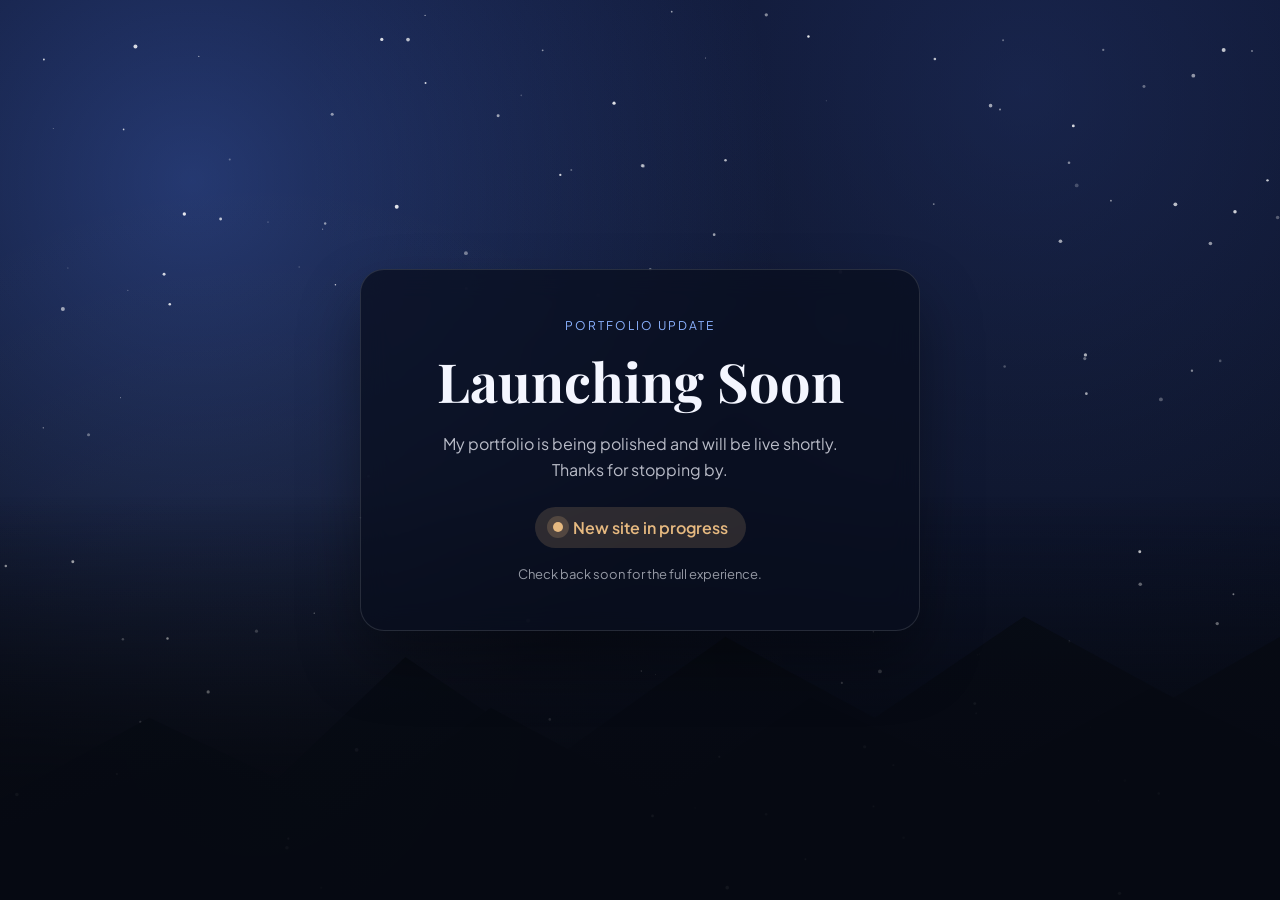
==== indextest.html @ 7b89d353 "first commit" ====
<!DOCTYPE html>
<html lang="en">
<head>
  <meta charset="UTF-8" />
  <meta name="viewport" content="width=device-width, initial-scale=1" />
  <title>Launching Soon</title>
  <link rel="preconnect" href="https://fonts.googleapis.com" />
  <link rel="preconnect" href="https://fonts.gstatic.com" crossorigin />
  <link href="https://fonts.googleapis.com/css2?family=Playfair+Display:wght@600;700&family=Plus+Jakarta+Sans:wght@300;400;600&display=swap" rel="stylesheet" />
  <style>
    :root {
      --ink: #f4f6ff;
      --paper: #0a0f1f;
      --accent: #e6b980;
      --accent-2: #8bb2ff;
    }

    * {
      box-sizing: border-box;
      margin: 0;
      padding: 0;
    }

    body {
      min-height: 100vh;
      font-family: "Plus Jakarta Sans", sans-serif;
      color: var(--ink);
      background: var(--paper);
      overflow: hidden;
      display: grid;
      place-items: center;
    }

    .sky {
      position: fixed;
      inset: 0;
      background:
        radial-gradient(circle at 15% 20%, rgba(86, 132, 255, 0.35), transparent 45%),
        radial-gradient(circle at 80% 10%, rgba(40, 60, 120, 0.45), transparent 55%),
        radial-gradient(circle at 60% 80%, rgba(10, 15, 31, 0.95), transparent 60%),
        linear-gradient(180deg, #0b1128 0%, #0a0f1f 55%, #070a12 100%);
      animation: drift 24s ease-in-out infinite;
      z-index: -3;
    }

    @keyframes drift {
      0% {
        transform: translate3d(0, 0, 0) scale(1);
      }
      50% {
        transform: translate3d(-2%, -1%, 0) scale(1.03);
      }
      100% {
        transform: translate3d(0, 0, 0) scale(1);
      }
    }

    canvas#stars {
      position: fixed;
      inset: 0;
      z-index: -2;
    }

    .mountains {
      position: fixed;
      inset: auto 0 0 0;
      height: 45vh;
      background:
        linear-gradient(180deg, rgba(7, 10, 18, 0) 0%, rgba(7, 10, 18, 0.95) 70%),
        url("data:image/svg+xml;utf8,<svg xmlns='http://www.w3.org/2000/svg' viewBox='0 0 1200 400' preserveAspectRatio='none'><path d='M0,300 L140,220 L260,280 L380,160 L520,260 L680,140 L820,220 L960,120 L1100,200 L1200,140 L1200,400 L0,400 Z' fill='%23080c16'/><path d='M0,330 L180,260 L320,320 L460,210 L620,300 L760,200 L920,280 L1080,190 L1200,250 L1200,400 L0,400 Z' fill='%23060a12'/></svg>");
      background-size: cover;
      background-position: center bottom;
      opacity: 0.95;
      z-index: -1;
    }

    .mist {
      position: fixed;
      inset: 0;
      background: radial-gradient(circle at 20% 80%, rgba(255, 255, 255, 0.06), transparent 45%);
      opacity: 0.6;
      animation: mist 20s ease-in-out infinite;
      z-index: -1;
      pointer-events: none;
    }

    @keyframes mist {
      0% {
        transform: translate3d(0, 0, 0);
      }
      50% {
        transform: translate3d(2%, -1%, 0);
      }
      100% {
        transform: translate3d(0, 0, 0);
      }
    }

    .card {
      background: rgba(9, 14, 30, 0.75);
      border: 1px solid rgba(255, 255, 255, 0.12);
      border-radius: 24px;
      padding: 48px 56px;
      text-align: center;
      backdrop-filter: blur(14px);
      box-shadow: 0 30px 60px rgba(0, 0, 0, 0.35);
      max-width: 560px;
      width: min(90%, 560px);
    }

    .eyebrow {
      text-transform: uppercase;
      letter-spacing: 2px;
      font-size: 12px;
      color: var(--accent-2);
      margin-bottom: 12px;
    }

    h1 {
      font-family: "Playfair Display", serif;
      font-size: clamp(36px, 6vw, 54px);
      margin-bottom: 14px;
    }

    p {
      font-size: 16px;
      color: rgba(244, 246, 255, 0.75);
      margin-bottom: 24px;
      line-height: 1.6;
    }

    .status {
      display: inline-flex;
      align-items: center;
      gap: 10px;
      padding: 10px 18px;
      border-radius: 999px;
      background: rgba(230, 185, 128, 0.16);
      color: var(--accent);
      font-weight: 600;
    }

    .dot {
      width: 10px;
      height: 10px;
      border-radius: 50%;
      background: var(--accent);
      box-shadow: 0 0 0 6px rgba(230, 185, 128, 0.2);
      animation: pulse 2s ease-in-out infinite;
    }

    @keyframes pulse {
      0% {
        transform: scale(0.9);
        opacity: 0.7;
      }
      50% {
        transform: scale(1);
        opacity: 1;
      }
      100% {
        transform: scale(0.9);
        opacity: 0.7;
      }
    }

    .note {
      margin-top: 18px;
      font-size: 13px;
      color: rgba(244, 246, 255, 0.6);
    }
  </style>
</head>
<body>
  <div class="sky" aria-hidden="true"></div>
  <canvas id="stars" aria-hidden="true"></canvas>
  <div class="mist" aria-hidden="true"></div>
  <div class="mountains" aria-hidden="true"></div>

  <main class="card">
    <div class="eyebrow">Portfolio Update</div>
    <h1>Launching Soon</h1>
    <p>
      My portfolio is being polished and will be live shortly. Thanks for stopping by.
    </p>
    <div class="status">
      <span class="dot"></span>
      New site in progress
    </div>
    <div class="note">Check back soon for the full experience.</div>
  </main>

  <script>
    const canvas = document.getElementById("stars");
    const ctx = canvas.getContext("2d");
    const stars = [];
    const starCount = 140;

    const resize = () => {
      canvas.width = window.innerWidth;
      canvas.height = window.innerHeight;
    };

    const initStars = () => {
      stars.length = 0;
      for (let i = 0; i < starCount; i += 1) {
        stars.push({
          x: Math.random() * canvas.width,
          y: Math.random() * canvas.height,
          size: Math.random() * 1.6 + 0.4,
          alpha: Math.random() * 0.7 + 0.2,
          drift: Math.random() * 0.3 + 0.05
        });
      }
    };

    const draw = () => {
      ctx.clearRect(0, 0, canvas.width, canvas.height);
      ctx.fillStyle = "#ffffff";
      stars.forEach((star) => {
        ctx.globalAlpha = star.alpha;
        ctx.beginPath();
        ctx.arc(star.x, star.y, star.size, 0, Math.PI * 2);
        ctx.fill();
        star.x += star.drift * 0.3;
        star.y += star.drift * 0.1;
        if (star.x > canvas.width + 10) star.x = -10;
        if (star.y > canvas.height + 10) star.y = -10;
      });
      requestAnimationFrame(draw);
    };

    window.addEventListener("resize", () => {
      resize();
      initStars();
    });

    resize();
    initStars();
    draw();
  </script>
</body>
</html>
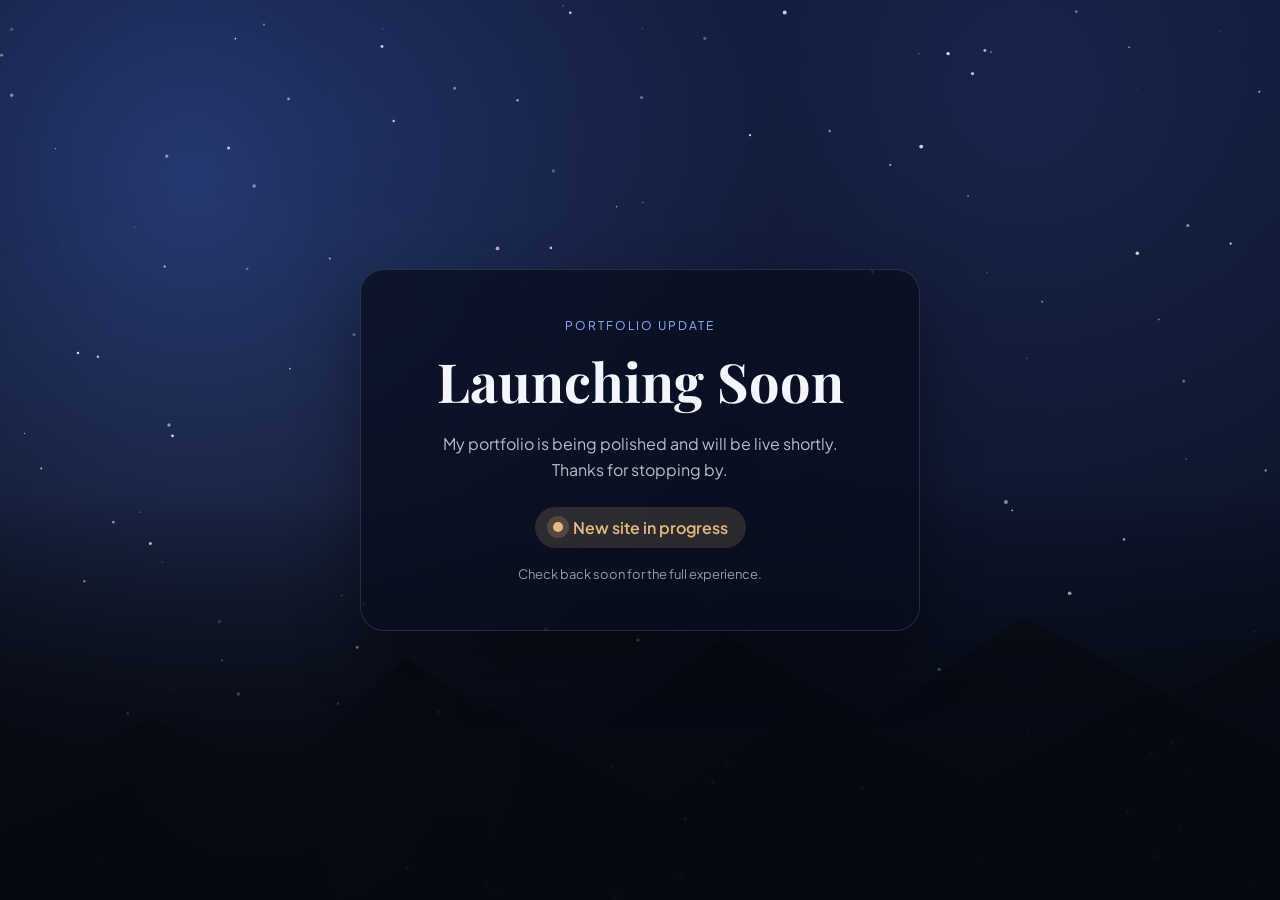
==== commit 3c9fad32: "updated indextest file" ====
--- a/indextest.html
+++ b/indextest.html
@@ -3,7 +3,7 @@
 <head>
   <meta charset="UTF-8" />
   <meta name="viewport" content="width=device-width, initial-scale=1" />
-  <title>Launching Soon</title>
+  <title>Launching Soon !</title>
   <link rel="preconnect" href="https://fonts.googleapis.com" />
   <link rel="preconnect" href="https://fonts.gstatic.com" crossorigin />
   <link href="https://fonts.googleapis.com/css2?family=Playfair+Display:wght@600;700&family=Plus+Jakarta+Sans:wght@300;400;600&display=swap" rel="stylesheet" />
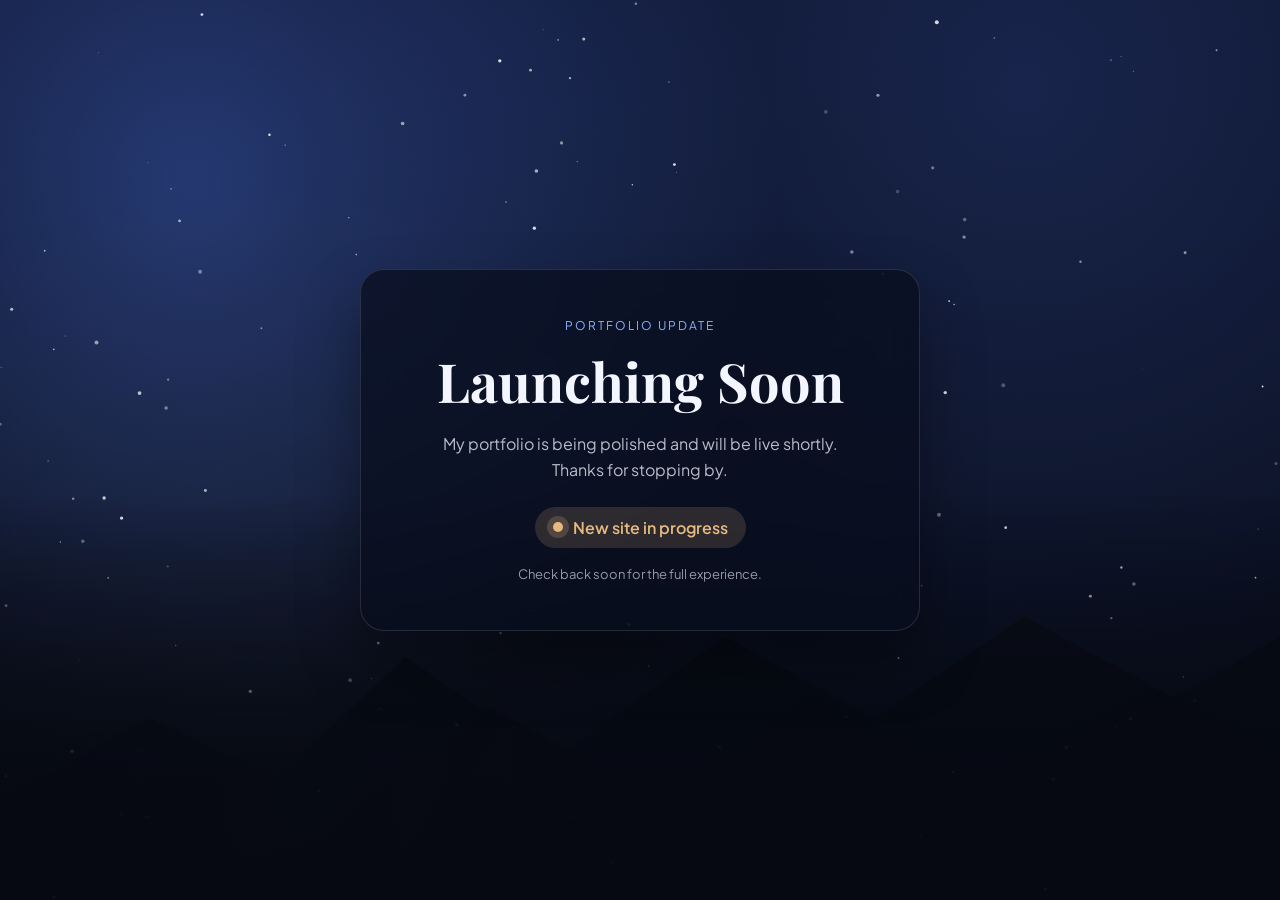
==== commit ac5216b4: "update" ====
--- a/indextest.html
+++ b/indextest.html
@@ -3,7 +3,7 @@
 <head>
   <meta charset="UTF-8" />
   <meta name="viewport" content="width=device-width, initial-scale=1" />
-  <title>Launching Soon !</title>
+  <title>Launching Soon!</title>
   <link rel="preconnect" href="https://fonts.googleapis.com" />
   <link rel="preconnect" href="https://fonts.gstatic.com" crossorigin />
   <link href="https://fonts.googleapis.com/css2?family=Playfair+Display:wght@600;700&family=Plus+Jakarta+Sans:wght@300;400;600&display=swap" rel="stylesheet" />
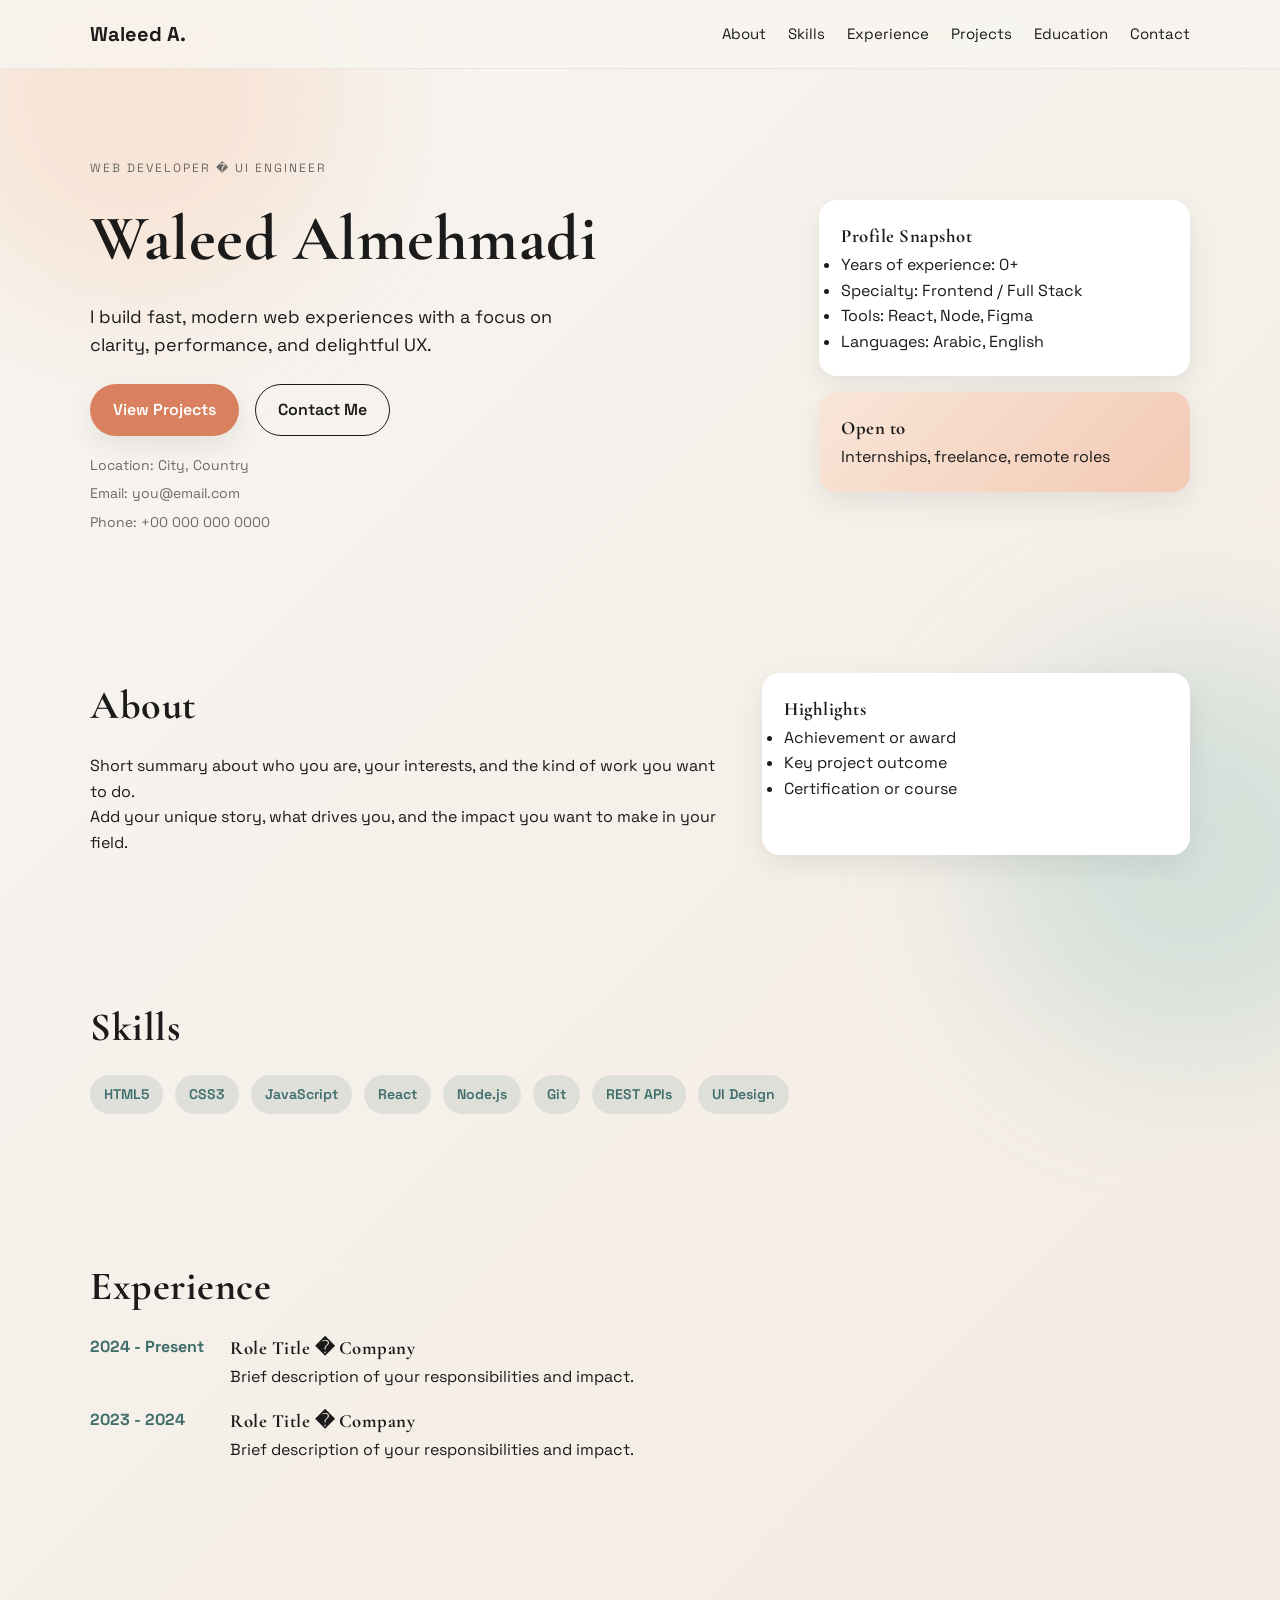
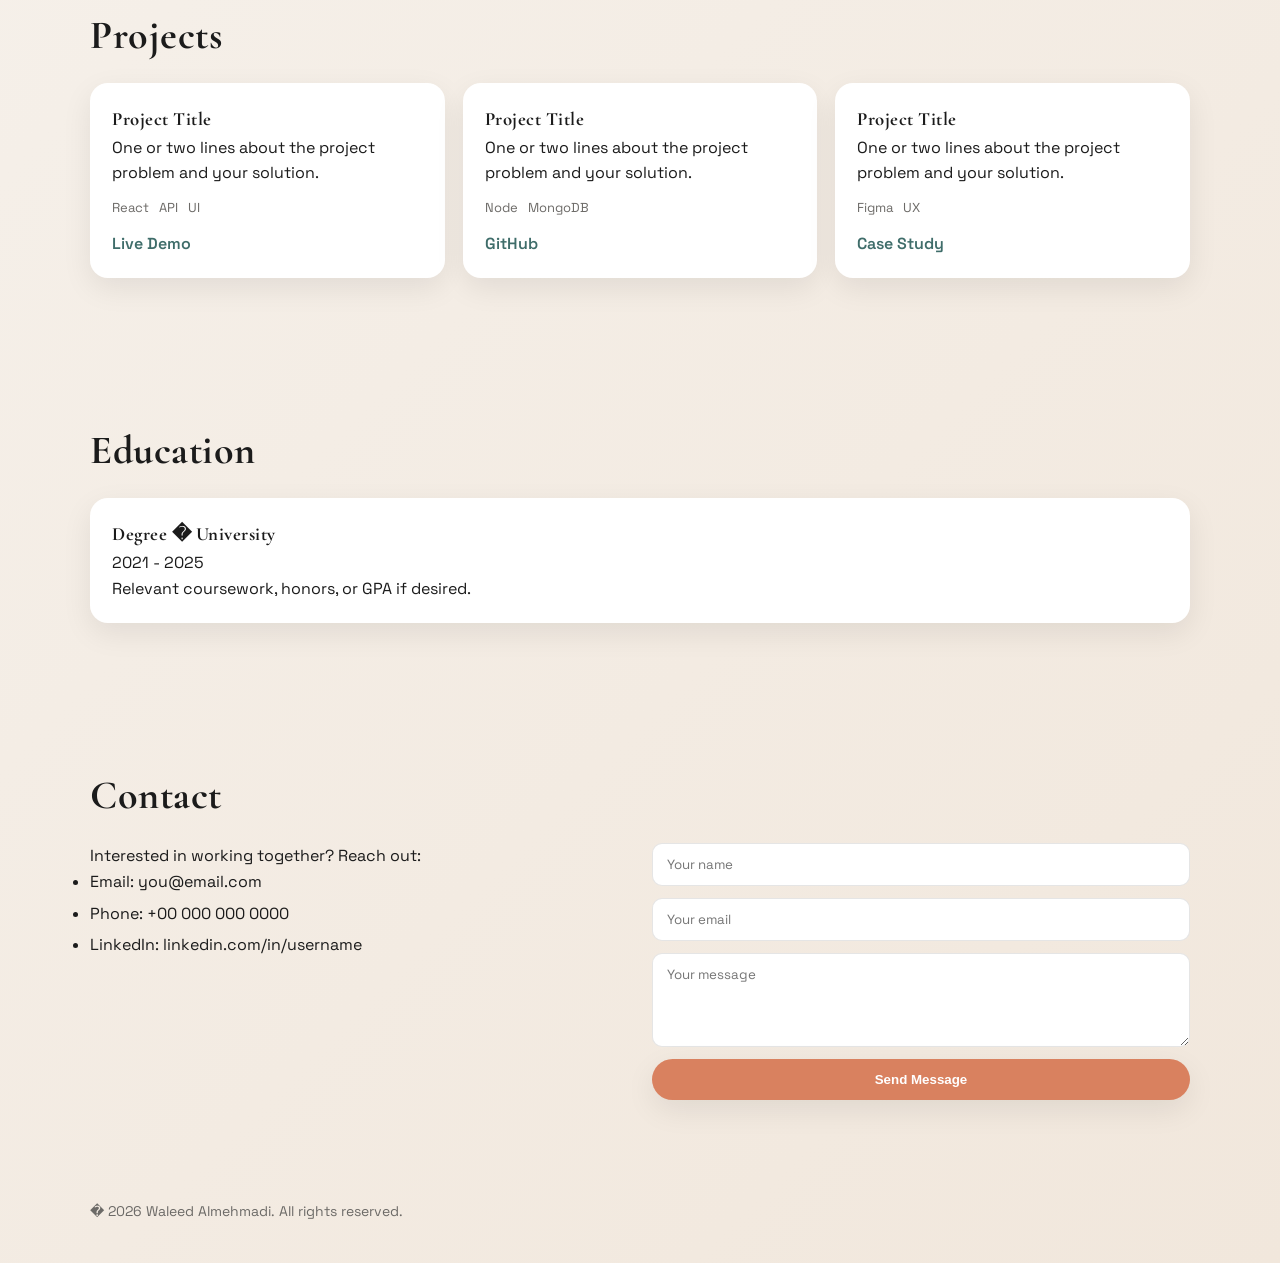
==== commit a560ad40: "Ubdated lunch page" ====
--- a/indextest.html
+++ b/indextest.html
@@ -3,241 +3,208 @@
 <head>
   <meta charset="UTF-8" />
   <meta name="viewport" content="width=device-width, initial-scale=1" />
-  <title>Launching Soon!</title>
+  <title>Waleed Almehmadi | Portfolio</title>
   <link rel="preconnect" href="https://fonts.googleapis.com" />
   <link rel="preconnect" href="https://fonts.gstatic.com" crossorigin />
-  <link href="https://fonts.googleapis.com/css2?family=Playfair+Display:wght@600;700&family=Plus+Jakarta+Sans:wght@300;400;600&display=swap" rel="stylesheet" />
-  <style>
-    :root {
-      --ink: #f4f6ff;
-      --paper: #0a0f1f;
-      --accent: #e6b980;
-      --accent-2: #8bb2ff;
-    }
-
-    * {
-      box-sizing: border-box;
-      margin: 0;
-      padding: 0;
-    }
-
-    body {
-      min-height: 100vh;
-      font-family: "Plus Jakarta Sans", sans-serif;
-      color: var(--ink);
-      background: var(--paper);
-      overflow: hidden;
-      display: grid;
-      place-items: center;
-    }
-
-    .sky {
-      position: fixed;
-      inset: 0;
-      background:
-        radial-gradient(circle at 15% 20%, rgba(86, 132, 255, 0.35), transparent 45%),
-        radial-gradient(circle at 80% 10%, rgba(40, 60, 120, 0.45), transparent 55%),
-        radial-gradient(circle at 60% 80%, rgba(10, 15, 31, 0.95), transparent 60%),
-        linear-gradient(180deg, #0b1128 0%, #0a0f1f 55%, #070a12 100%);
-      animation: drift 24s ease-in-out infinite;
-      z-index: -3;
-    }
-
-    @keyframes drift {
-      0% {
-        transform: translate3d(0, 0, 0) scale(1);
-      }
-      50% {
-        transform: translate3d(-2%, -1%, 0) scale(1.03);
-      }
-      100% {
-        transform: translate3d(0, 0, 0) scale(1);
-      }
-    }
-
-    canvas#stars {
-      position: fixed;
-      inset: 0;
-      z-index: -2;
-    }
-
-    .mountains {
-      position: fixed;
-      inset: auto 0 0 0;
-      height: 45vh;
-      background:
-        linear-gradient(180deg, rgba(7, 10, 18, 0) 0%, rgba(7, 10, 18, 0.95) 70%),
-        url("data:image/svg+xml;utf8,<svg xmlns='http://www.w3.org/2000/svg' viewBox='0 0 1200 400' preserveAspectRatio='none'><path d='M0,300 L140,220 L260,280 L380,160 L520,260 L680,140 L820,220 L960,120 L1100,200 L1200,140 L1200,400 L0,400 Z' fill='%23080c16'/><path d='M0,330 L180,260 L320,320 L460,210 L620,300 L760,200 L920,280 L1080,190 L1200,250 L1200,400 L0,400 Z' fill='%23060a12'/></svg>");
-      background-size: cover;
-      background-position: center bottom;
-      opacity: 0.95;
-      z-index: -1;
-    }
-
-    .mist {
-      position: fixed;
-      inset: 0;
-      background: radial-gradient(circle at 20% 80%, rgba(255, 255, 255, 0.06), transparent 45%);
-      opacity: 0.6;
-      animation: mist 20s ease-in-out infinite;
-      z-index: -1;
-      pointer-events: none;
-    }
-
-    @keyframes mist {
-      0% {
-        transform: translate3d(0, 0, 0);
-      }
-      50% {
-        transform: translate3d(2%, -1%, 0);
-      }
-      100% {
-        transform: translate3d(0, 0, 0);
-      }
-    }
-
-    .card {
-      background: rgba(9, 14, 30, 0.75);
-      border: 1px solid rgba(255, 255, 255, 0.12);
-      border-radius: 24px;
-      padding: 48px 56px;
-      text-align: center;
-      backdrop-filter: blur(14px);
-      box-shadow: 0 30px 60px rgba(0, 0, 0, 0.35);
-      max-width: 560px;
-      width: min(90%, 560px);
-    }
-
-    .eyebrow {
-      text-transform: uppercase;
-      letter-spacing: 2px;
-      font-size: 12px;
-      color: var(--accent-2);
-      margin-bottom: 12px;
-    }
-
-    h1 {
-      font-family: "Playfair Display", serif;
-      font-size: clamp(36px, 6vw, 54px);
-      margin-bottom: 14px;
-    }
-
-    p {
-      font-size: 16px;
-      color: rgba(244, 246, 255, 0.75);
-      margin-bottom: 24px;
-      line-height: 1.6;
-    }
-
-    .status {
-      display: inline-flex;
-      align-items: center;
-      gap: 10px;
-      padding: 10px 18px;
-      border-radius: 999px;
-      background: rgba(230, 185, 128, 0.16);
-      color: var(--accent);
-      font-weight: 600;
-    }
-
-    .dot {
-      width: 10px;
-      height: 10px;
-      border-radius: 50%;
-      background: var(--accent);
-      box-shadow: 0 0 0 6px rgba(230, 185, 128, 0.2);
-      animation: pulse 2s ease-in-out infinite;
-    }
-
-    @keyframes pulse {
-      0% {
-        transform: scale(0.9);
-        opacity: 0.7;
-      }
-      50% {
-        transform: scale(1);
-        opacity: 1;
-      }
-      100% {
-        transform: scale(0.9);
-        opacity: 0.7;
-      }
-    }
-
-    .note {
-      margin-top: 18px;
-      font-size: 13px;
-      color: rgba(244, 246, 255, 0.6);
-    }
-  </style>
+  <link href="https://fonts.googleapis.com/css2?family=Cormorant+Garamond:wght@500;600;700&family=Space+Grotesk:wght@300;400;500;600;700&display=swap" rel="stylesheet" />
+  <link rel="stylesheet" href="style.css" />
 </head>
 <body>
-  <div class="sky" aria-hidden="true"></div>
-  <canvas id="stars" aria-hidden="true"></canvas>
-  <div class="mist" aria-hidden="true"></div>
-  <div class="mountains" aria-hidden="true"></div>
-
-  <main class="card">
-    <div class="eyebrow">Portfolio Update</div>
-    <h1>Launching Soon</h1>
-    <p>
-      My portfolio is being polished and will be live shortly. Thanks for stopping by.
-    </p>
-    <div class="status">
-      <span class="dot"></span>
-      New site in progress
+  <div class="bg-orb orb-a"></div>
+  <div class="bg-orb orb-b"></div>
+
+  <header class="site-header" id="top">
+    <div class="container nav-wrap">
+      <a class="logo" href="#top">Waleed A.</a>
+      <nav class="nav" id="nav">
+        <a href="#about">About</a>
+        <a href="#skills">Skills</a>
+        <a href="#experience">Experience</a>
+        <a href="#projects">Projects</a>
+        <a href="#education">Education</a>
+        <a href="#contact">Contact</a>
+      </nav>
+      <button class="nav-toggle" id="navToggle" aria-label="Toggle navigation">
+        <span></span>
+        <span></span>
+        <span></span>
+      </button>
     </div>
-    <div class="note">Check back soon for the full experience.</div>
+  </header>
+
+  <main>
+    <section class="hero">
+      <div class="container hero-grid">
+        <div class="hero-text">
+          <p class="eyebrow">Web Developer � UI Engineer</p>
+          <h1>Waleed Almehmadi</h1>
+          <p class="lead">
+            I build fast, modern web experiences with a focus on clarity, performance, and delightful UX.
+          </p>
+          <div class="cta-row">
+            <a class="btn primary" href="#projects">View Projects</a>
+            <a class="btn ghost" href="#contact">Contact Me</a>
+          </div>
+          <div class="meta">
+            <span>Location: City, Country</span>
+            <span>Email: you@email.com</span>
+            <span>Phone: +00 000 000 0000</span>
+          </div>
+        </div>
+        <div class="hero-card">
+          <div class="card">
+            <h3>Profile Snapshot</h3>
+            <ul>
+              <li>Years of experience: 0+</li>
+              <li>Specialty: Frontend / Full Stack</li>
+              <li>Tools: React, Node, Figma</li>
+              <li>Languages: Arabic, English</li>
+            </ul>
+          </div>
+          <div class="card accent">
+            <h3>Open to</h3>
+            <p>Internships, freelance, remote roles</p>
+          </div>
+        </div>
+      </div>
+    </section>
+
+    <section class="section" id="about">
+      <div class="container split">
+        <div>
+          <h2>About</h2>
+          <p>
+            Short summary about who you are, your interests, and the kind of work you want to do.
+          </p>
+          <p>
+            Add your unique story, what drives you, and the impact you want to make in your field.
+          </p>
+        </div>
+        <div class="card">
+          <h3>Highlights</h3>
+          <ul>
+            <li>Achievement or award</li>
+            <li>Key project outcome</li>
+            <li>Certification or course</li>
+          </ul>
+        </div>
+      </div>
+    </section>
+
+    <section class="section" id="skills">
+      <div class="container">
+        <h2>Skills</h2>
+        <div class="chip-grid">
+          <span class="chip">HTML5</span>
+          <span class="chip">CSS3</span>
+          <span class="chip">JavaScript</span>
+          <span class="chip">React</span>
+          <span class="chip">Node.js</span>
+          <span class="chip">Git</span>
+          <span class="chip">REST APIs</span>
+          <span class="chip">UI Design</span>
+        </div>
+      </div>
+    </section>
+
+    <section class="section" id="experience">
+      <div class="container">
+        <h2>Experience</h2>
+        <div class="timeline">
+          <div class="timeline-item">
+            <div class="time">2024 - Present</div>
+            <div class="content">
+              <h3>Role Title � Company</h3>
+              <p>Brief description of your responsibilities and impact.</p>
+            </div>
+          </div>
+          <div class="timeline-item">
+            <div class="time">2023 - 2024</div>
+            <div class="content">
+              <h3>Role Title � Company</h3>
+              <p>Brief description of your responsibilities and impact.</p>
+            </div>
+          </div>
+        </div>
+      </div>
+    </section>
+
+    <section class="section" id="projects">
+      <div class="container">
+        <h2>Projects</h2>
+        <div class="project-grid">
+          <article class="card project">
+            <h3>Project Title</h3>
+            <p>One or two lines about the project problem and your solution.</p>
+            <div class="tags">
+              <span>React</span>
+              <span>API</span>
+              <span>UI</span>
+            </div>
+            <a class="link" href="#">Live Demo</a>
+          </article>
+          <article class="card project">
+            <h3>Project Title</h3>
+            <p>One or two lines about the project problem and your solution.</p>
+            <div class="tags">
+              <span>Node</span>
+              <span>MongoDB</span>
+            </div>
+            <a class="link" href="#">GitHub</a>
+          </article>
+          <article class="card project">
+            <h3>Project Title</h3>
+            <p>One or two lines about the project problem and your solution.</p>
+            <div class="tags">
+              <span>Figma</span>
+              <span>UX</span>
+            </div>
+            <a class="link" href="#">Case Study</a>
+          </article>
+        </div>
+      </div>
+    </section>
+
+    <section class="section" id="education">
+      <div class="container">
+        <h2>Education</h2>
+        <div class="card">
+          <h3>Degree � University</h3>
+          <p>2021 - 2025</p>
+          <p>Relevant coursework, honors, or GPA if desired.</p>
+        </div>
+      </div>
+    </section>
+
+    <section class="section" id="contact">
+      <div class="container">
+        <h2>Contact</h2>
+        <div class="contact-grid">
+          <div>
+            <p>Interested in working together? Reach out:</p>
+            <ul class="contact-list">
+              <li>Email: you@email.com</li>
+              <li>Phone: +00 000 000 0000</li>
+              <li>LinkedIn: linkedin.com/in/username</li>
+            </ul>
+          </div>
+          <form class="contact-form">
+            <input type="text" placeholder="Your name" />
+            <input type="email" placeholder="Your email" />
+            <textarea rows="4" placeholder="Your message"></textarea>
+            <button class="btn primary" type="button">Send Message</button>
+          </form>
+        </div>
+      </div>
+    </section>
   </main>
 
-  <script>
-    const canvas = document.getElementById("stars");
-    const ctx = canvas.getContext("2d");
-    const stars = [];
-    const starCount = 140;
-
-    const resize = () => {
-      canvas.width = window.innerWidth;
-      canvas.height = window.innerHeight;
-    };
-
-    const initStars = () => {
-      stars.length = 0;
-      for (let i = 0; i < starCount; i += 1) {
-        stars.push({
-          x: Math.random() * canvas.width,
-          y: Math.random() * canvas.height,
-          size: Math.random() * 1.6 + 0.4,
-          alpha: Math.random() * 0.7 + 0.2,
-          drift: Math.random() * 0.3 + 0.05
-        });
-      }
-    };
-
-    const draw = () => {
-      ctx.clearRect(0, 0, canvas.width, canvas.height);
-      ctx.fillStyle = "#ffffff";
-      stars.forEach((star) => {
-        ctx.globalAlpha = star.alpha;
-        ctx.beginPath();
-        ctx.arc(star.x, star.y, star.size, 0, Math.PI * 2);
-        ctx.fill();
-        star.x += star.drift * 0.3;
-        star.y += star.drift * 0.1;
-        if (star.x > canvas.width + 10) star.x = -10;
-        if (star.y > canvas.height + 10) star.y = -10;
-      });
-      requestAnimationFrame(draw);
-    };
-
-    window.addEventListener("resize", () => {
-      resize();
-      initStars();
-    });
-
-    resize();
-    initStars();
-    draw();
-  </script>
+  <footer class="footer">
+    <div class="container">
+      <span>� 2026 Waleed Almehmadi. All rights reserved.</span>
+    </div>
+  </footer>
+
+  <script src="script.js"></script>
 </body>
 </html>
--- a/style.css
+++ b/style.css
@@ -0,0 +1,348 @@
+:root {
+  --ink: #1b1b1b;
+  --paper: #f8f5f1;
+  --accent: #d9815f;
+  --accent-2: #3f6d6a;
+  --muted: #6c6a67;
+  --card: #ffffff;
+  --shadow: 0 10px 30px rgba(0, 0, 0, 0.08);
+}
+
+* {
+  box-sizing: border-box;
+  margin: 0;
+  padding: 0;
+}
+
+body {
+  font-family: "Space Grotesk", sans-serif;
+  color: var(--ink);
+  background: linear-gradient(135deg, #f8f5f1 0%, #f1e7dc 100%);
+  line-height: 1.6;
+  overflow-x: hidden;
+}
+
+h1, h2, h3 {
+  font-family: "Cormorant Garamond", serif;
+  letter-spacing: 0.5px;
+}
+
+a {
+  color: inherit;
+  text-decoration: none;
+}
+
+.container {
+  width: min(1100px, 92%);
+  margin: 0 auto;
+}
+
+.bg-orb {
+  position: fixed;
+  width: 420px;
+  height: 420px;
+  border-radius: 50%;
+  filter: blur(70px);
+  opacity: 0.35;
+  z-index: -1;
+}
+
+.orb-a {
+  background: #f6c7a7;
+  top: -120px;
+  left: -80px;
+}
+
+.orb-b {
+  background: #9fc8c5;
+  bottom: -160px;
+  right: -120px;
+}
+
+.site-header {
+  position: sticky;
+  top: 0;
+  backdrop-filter: blur(10px);
+  background: rgba(248, 245, 241, 0.8);
+  border-bottom: 1px solid rgba(0, 0, 0, 0.05);
+  z-index: 10;
+}
+
+.nav-wrap {
+  display: flex;
+  align-items: center;
+  justify-content: space-between;
+  padding: 18px 0;
+}
+
+.logo {
+  font-weight: 700;
+  font-size: 20px;
+}
+
+.nav {
+  display: flex;
+  gap: 22px;
+  font-size: 15px;
+}
+
+.nav a {
+  position: relative;
+}
+
+.nav a::after {
+  content: "";
+  position: absolute;
+  left: 0;
+  bottom: -6px;
+  width: 0;
+  height: 2px;
+  background: var(--accent);
+  transition: width 0.3s ease;
+}
+
+.nav a:hover::after,
+.nav a.active::after {
+  width: 100%;
+}
+
+.nav-toggle {
+  display: none;
+  flex-direction: column;
+  gap: 5px;
+  background: none;
+  border: none;
+  cursor: pointer;
+}
+
+.nav-toggle span {
+  width: 24px;
+  height: 2px;
+  background: var(--ink);
+}
+
+.hero {
+  padding: 90px 0 70px;
+}
+
+.hero-grid {
+  display: grid;
+  grid-template-columns: 1.3fr 0.7fr;
+  gap: 40px;
+  align-items: center;
+}
+
+.eyebrow {
+  text-transform: uppercase;
+  letter-spacing: 2px;
+  color: var(--muted);
+  font-size: 12px;
+}
+
+.hero h1 {
+  font-size: clamp(38px, 6vw, 64px);
+  margin: 10px 0 12px;
+}
+
+.lead {
+  font-size: 18px;
+  max-width: 520px;
+}
+
+.cta-row {
+  margin: 24px 0 18px;
+  display: flex;
+  gap: 16px;
+  flex-wrap: wrap;
+}
+
+.btn {
+  padding: 12px 22px;
+  border-radius: 999px;
+  font-weight: 600;
+  border: 1px solid transparent;
+  display: inline-flex;
+  align-items: center;
+  justify-content: center;
+  transition: transform 0.2s ease, box-shadow 0.2s ease;
+}
+
+.btn.primary {
+  background: var(--accent);
+  color: white;
+  box-shadow: var(--shadow);
+}
+
+.btn.ghost {
+  border-color: var(--ink);
+  color: var(--ink);
+}
+
+.btn:hover {
+  transform: translateY(-2px);
+}
+
+.meta {
+  display: grid;
+  gap: 6px;
+  color: var(--muted);
+  font-size: 14px;
+}
+
+.hero-card {
+  display: grid;
+  gap: 16px;
+}
+
+.card {
+  background: var(--card);
+  padding: 22px;
+  border-radius: 18px;
+  box-shadow: var(--shadow);
+}
+
+.card.accent {
+  background: linear-gradient(135deg, #f9e6d8 0%, #f3c9b3 100%);
+}
+
+.section {
+  padding: 70px 0;
+}
+
+.section h2 {
+  font-size: clamp(28px, 4vw, 40px);
+  margin-bottom: 16px;
+}
+
+.split {
+  display: grid;
+  grid-template-columns: 1.2fr 0.8fr;
+  gap: 30px;
+}
+
+.chip-grid {
+  display: flex;
+  flex-wrap: wrap;
+  gap: 12px;
+}
+
+.chip {
+  padding: 8px 14px;
+  border-radius: 999px;
+  background: rgba(63, 109, 106, 0.12);
+  color: var(--accent-2);
+  font-weight: 600;
+  font-size: 14px;
+}
+
+.timeline {
+  display: grid;
+  gap: 18px;
+}
+
+.timeline-item {
+  display: grid;
+  grid-template-columns: 120px 1fr;
+  gap: 20px;
+  align-items: start;
+}
+
+.time {
+  font-weight: 700;
+  color: var(--accent-2);
+}
+
+.project-grid {
+  display: grid;
+  grid-template-columns: repeat(auto-fit, minmax(240px, 1fr));
+  gap: 18px;
+}
+
+.tags {
+  display: flex;
+  gap: 10px;
+  flex-wrap: wrap;
+  margin: 12px 0;
+  font-size: 13px;
+  color: var(--muted);
+}
+
+.link {
+  color: var(--accent-2);
+  font-weight: 600;
+}
+
+.contact-grid {
+  display: grid;
+  grid-template-columns: 1fr 1fr;
+  gap: 24px;
+  align-items: start;
+}
+
+.contact-list {
+  display: grid;
+  gap: 6px;
+}
+
+.contact-form {
+  display: grid;
+  gap: 12px;
+}
+
+input, textarea {
+  padding: 12px 14px;
+  border-radius: 10px;
+  border: 1px solid rgba(0, 0, 0, 0.1);
+  font-family: inherit;
+}
+
+.footer {
+  padding: 30px 0 40px;
+  color: var(--muted);
+  font-size: 14px;
+}
+
+.reveal {
+  opacity: 0;
+  transform: translateY(18px);
+  transition: all 0.6s ease;
+}
+
+.reveal.visible {
+  opacity: 1;
+  transform: translateY(0);
+}
+
+@media (max-width: 900px) {
+  .hero-grid,
+  .split,
+  .contact-grid {
+    grid-template-columns: 1fr;
+  }
+
+  .timeline-item {
+    grid-template-columns: 1fr;
+  }
+}
+
+@media (max-width: 760px) {
+  .nav {
+    position: absolute;
+    right: 4%;
+    top: 64px;
+    background: var(--card);
+    box-shadow: var(--shadow);
+    padding: 14px 18px;
+    border-radius: 12px;
+    flex-direction: column;
+    display: none;
+  }
+
+  .nav.open {
+    display: flex;
+  }
+
+  .nav-toggle {
+    display: flex;
+  }
+}
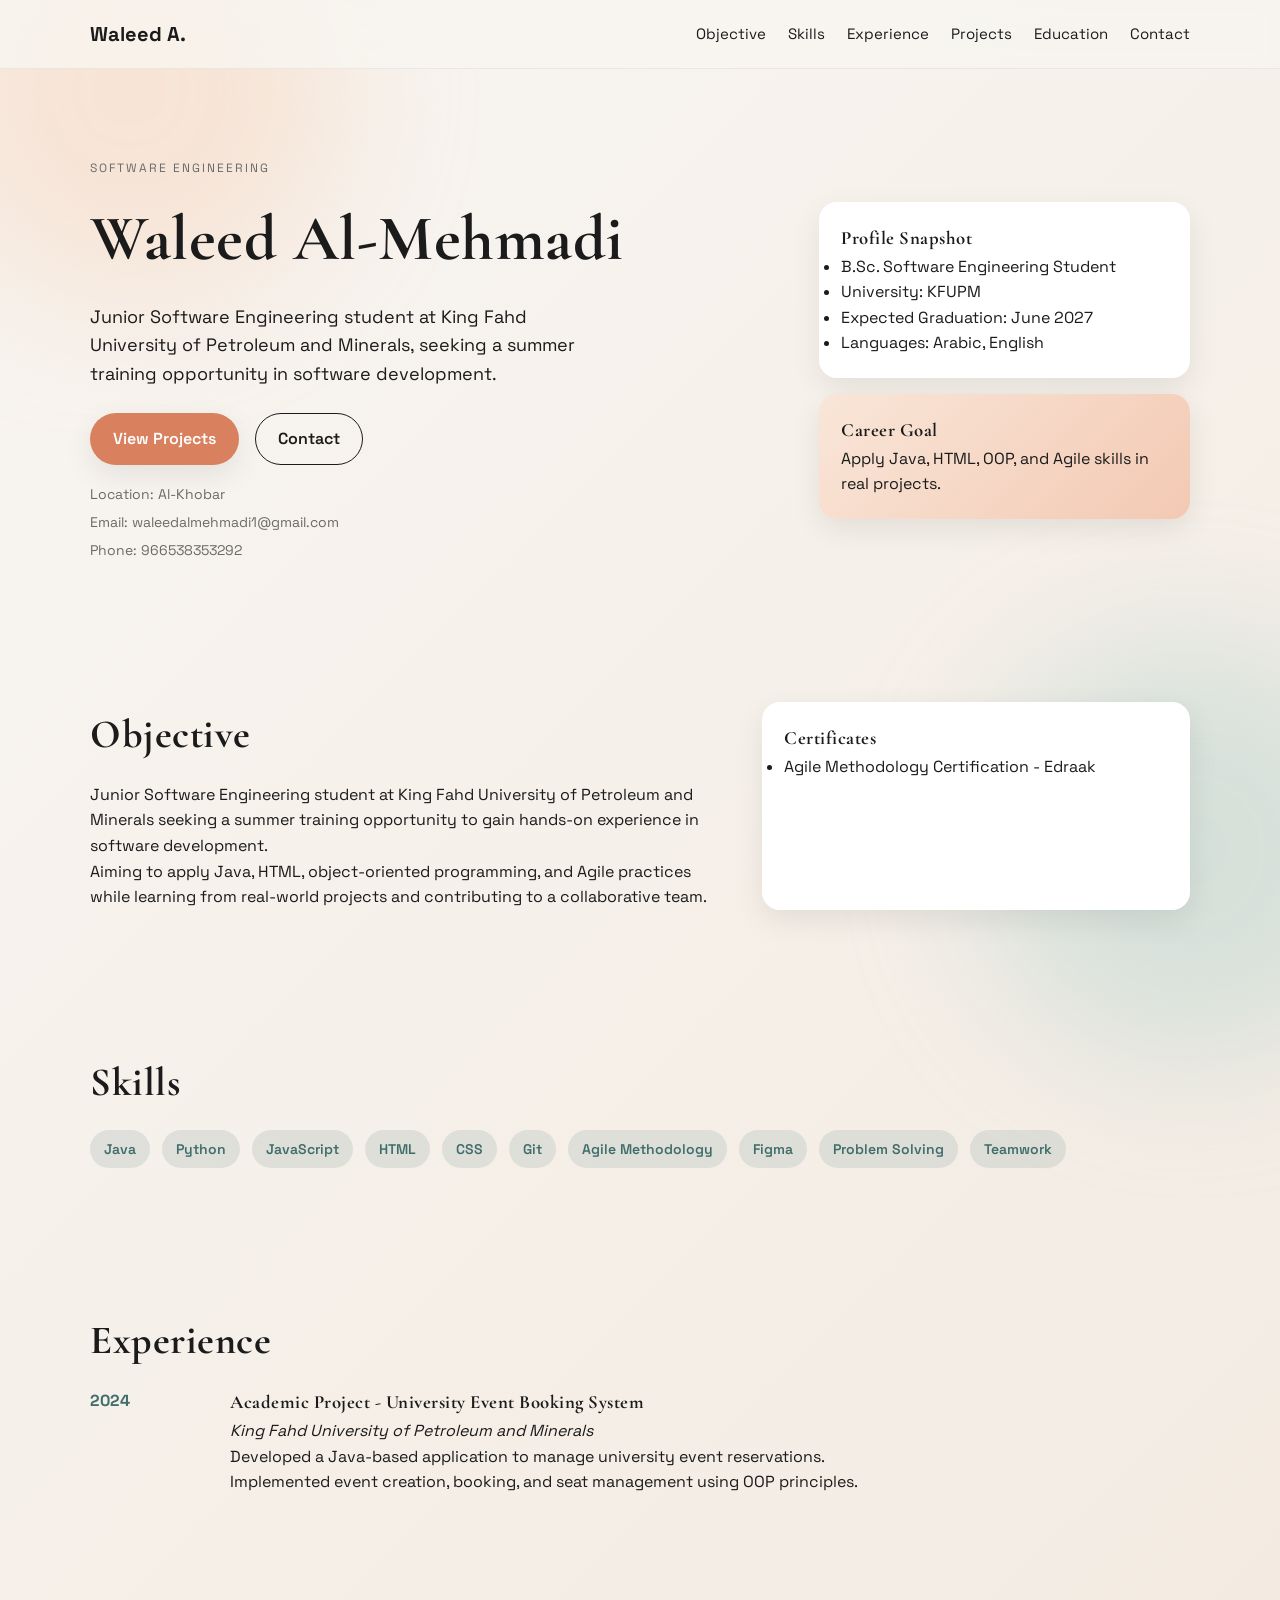
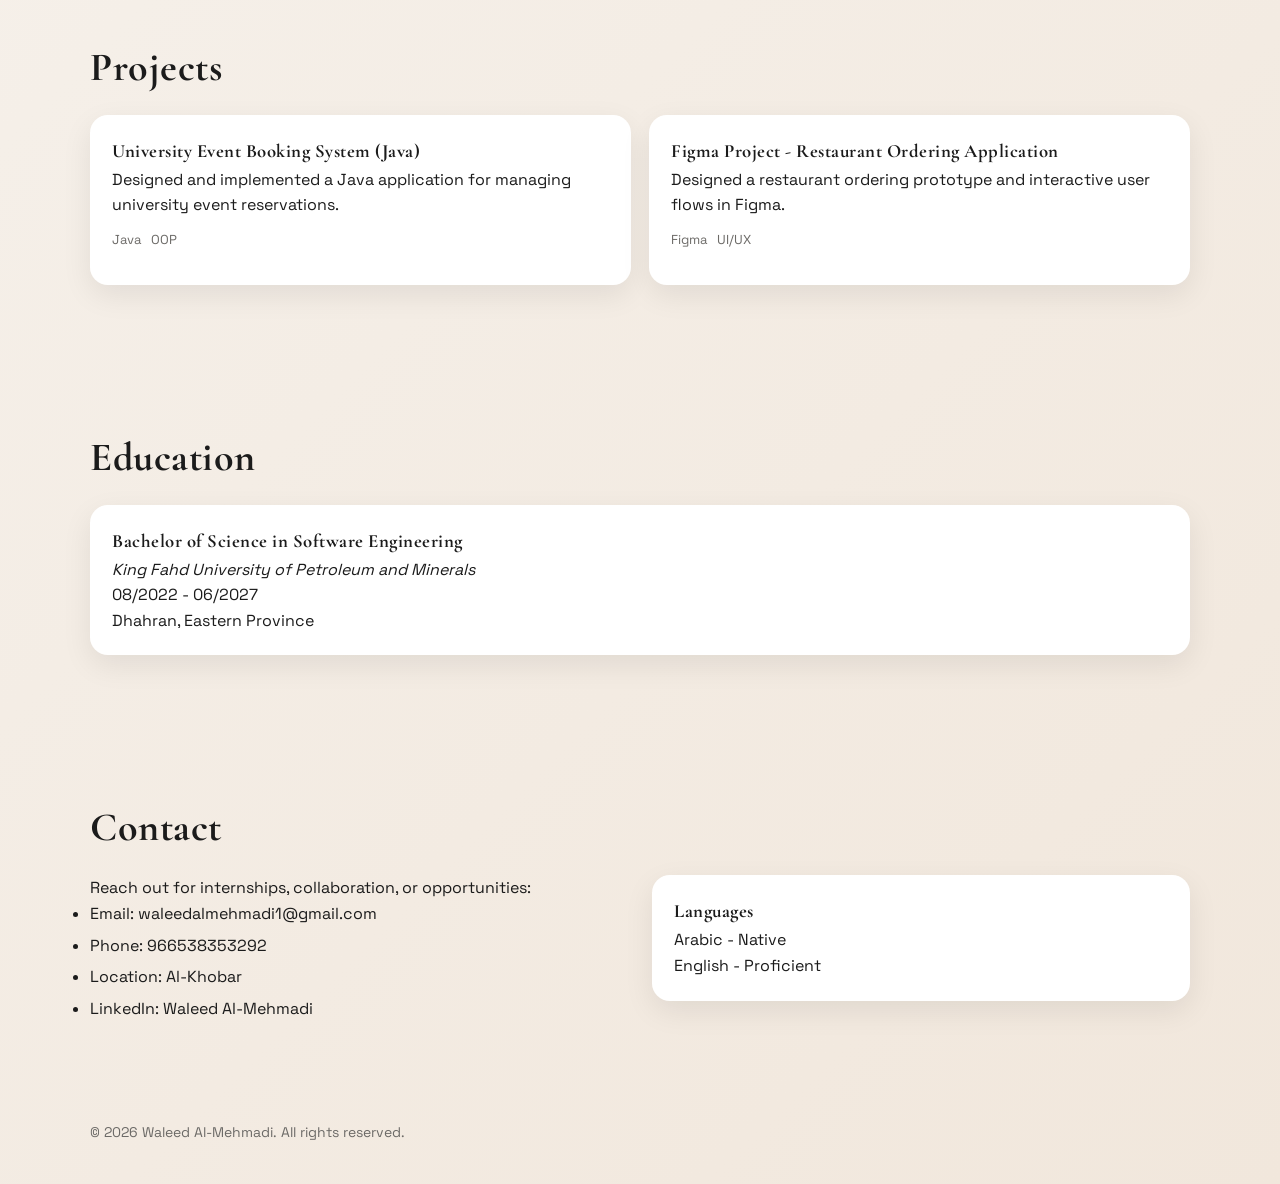
==== commit 64a78d79: "Updated information" ====
--- a/indextest.html
+++ b/indextest.html
@@ -3,7 +3,7 @@
 <head>
   <meta charset="UTF-8" />
   <meta name="viewport" content="width=device-width, initial-scale=1" />
-  <title>Waleed Almehmadi | Portfolio</title>
+  <title>Waleed Almehmadi | CV</title>
   <link rel="preconnect" href="https://fonts.googleapis.com" />
   <link rel="preconnect" href="https://fonts.gstatic.com" crossorigin />
   <link href="https://fonts.googleapis.com/css2?family=Cormorant+Garamond:wght@500;600;700&family=Space+Grotesk:wght@300;400;500;600;700&display=swap" rel="stylesheet" />
@@ -17,7 +17,7 @@
     <div class="container nav-wrap">
       <a class="logo" href="#top">Waleed A.</a>
       <nav class="nav" id="nav">
-        <a href="#about">About</a>
+        <a href="#objective">Objective</a>
         <a href="#skills">Skills</a>
         <a href="#experience">Experience</a>
         <a href="#projects">Projects</a>
@@ -36,56 +36,58 @@
     <section class="hero">
       <div class="container hero-grid">
         <div class="hero-text">
-          <p class="eyebrow">Web Developer � UI Engineer</p>
-          <h1>Waleed Almehmadi</h1>
+          <p class="eyebrow">Software Engineering</p>
+          <h1>Waleed Al-Mehmadi</h1>
           <p class="lead">
-            I build fast, modern web experiences with a focus on clarity, performance, and delightful UX.
+            Junior Software Engineering student at King Fahd University of Petroleum and
+            Minerals, seeking a summer training opportunity in software development.
           </p>
           <div class="cta-row">
             <a class="btn primary" href="#projects">View Projects</a>
-            <a class="btn ghost" href="#contact">Contact Me</a>
+            <a class="btn ghost" href="#contact">Contact</a>
           </div>
           <div class="meta">
-            <span>Location: City, Country</span>
-            <span>Email: you@email.com</span>
-            <span>Phone: +00 000 000 0000</span>
+            <span>Location: Al-Khobar</span>
+            <span>Email: waleedalmehmadi1@gmail.com</span>
+            <span>Phone: 966538353292</span>
           </div>
         </div>
         <div class="hero-card">
           <div class="card">
             <h3>Profile Snapshot</h3>
             <ul>
-              <li>Years of experience: 0+</li>
-              <li>Specialty: Frontend / Full Stack</li>
-              <li>Tools: React, Node, Figma</li>
+              <li>B.Sc. Software Engineering Student</li>
+              <li>University: KFUPM</li>
+              <li>Expected Graduation: June 2027</li>
               <li>Languages: Arabic, English</li>
             </ul>
           </div>
           <div class="card accent">
-            <h3>Open to</h3>
-            <p>Internships, freelance, remote roles</p>
+            <h3>Career Goal</h3>
+            <p>Apply Java, HTML, OOP, and Agile skills in real projects.</p>
           </div>
         </div>
       </div>
     </section>
 
-    <section class="section" id="about">
+    <section class="section" id="objective">
       <div class="container split">
         <div>
-          <h2>About</h2>
+          <h2>Objective</h2>
           <p>
-            Short summary about who you are, your interests, and the kind of work you want to do.
+            Junior Software Engineering student at King Fahd University of Petroleum and
+            Minerals seeking a summer training opportunity to gain hands-on experience in
+            software development.
           </p>
           <p>
-            Add your unique story, what drives you, and the impact you want to make in your field.
+            Aiming to apply Java, HTML, object-oriented programming, and Agile practices
+            while learning from real-world projects and contributing to a collaborative team.
           </p>
         </div>
         <div class="card">
-          <h3>Highlights</h3>
+          <h3>Certificates</h3>
           <ul>
-            <li>Achievement or award</li>
-            <li>Key project outcome</li>
-            <li>Certification or course</li>
+            <li>Agile Methodology Certification - Edraak</li>
           </ul>
         </div>
       </div>
@@ -95,14 +97,16 @@
       <div class="container">
         <h2>Skills</h2>
         <div class="chip-grid">
-          <span class="chip">HTML5</span>
-          <span class="chip">CSS3</span>
+          <span class="chip">Java</span>
+          <span class="chip">Python</span>
           <span class="chip">JavaScript</span>
-          <span class="chip">React</span>
-          <span class="chip">Node.js</span>
+          <span class="chip">HTML</span>
+          <span class="chip">CSS</span>
           <span class="chip">Git</span>
-          <span class="chip">REST APIs</span>
-          <span class="chip">UI Design</span>
+          <span class="chip">Agile Methodology</span>
+          <span class="chip">Figma</span>
+          <span class="chip">Problem Solving</span>
+          <span class="chip">Teamwork</span>
         </div>
       </div>
     </section>
@@ -112,17 +116,12 @@
         <h2>Experience</h2>
         <div class="timeline">
           <div class="timeline-item">
-            <div class="time">2024 - Present</div>
+            <div class="time">2024</div>
             <div class="content">
-              <h3>Role Title � Company</h3>
-              <p>Brief description of your responsibilities and impact.</p>
-            </div>
-          </div>
-          <div class="timeline-item">
-            <div class="time">2023 - 2024</div>
-            <div class="content">
-              <h3>Role Title � Company</h3>
-              <p>Brief description of your responsibilities and impact.</p>
+              <h3>Academic Project - University Event Booking System</h3>
+              <p><em>King Fahd University of Petroleum and Minerals</em></p>
+              <p>Developed a Java-based application to manage university event reservations.</p>
+              <p>Implemented event creation, booking, and seat management using OOP principles.</p>
             </div>
           </div>
         </div>
@@ -134,32 +133,20 @@
         <h2>Projects</h2>
         <div class="project-grid">
           <article class="card project">
-            <h3>Project Title</h3>
-            <p>One or two lines about the project problem and your solution.</p>
+            <h3>University Event Booking System (Java)</h3>
+            <p>Designed and implemented a Java application for managing university event reservations.</p>
             <div class="tags">
-              <span>React</span>
-              <span>API</span>
-              <span>UI</span>
+              <span>Java</span>
+              <span>OOP</span>
             </div>
-            <a class="link" href="#">Live Demo</a>
           </article>
           <article class="card project">
-            <h3>Project Title</h3>
-            <p>One or two lines about the project problem and your solution.</p>
-            <div class="tags">
-              <span>Node</span>
-              <span>MongoDB</span>
-            </div>
-            <a class="link" href="#">GitHub</a>
-          </article>
-          <article class="card project">
-            <h3>Project Title</h3>
-            <p>One or two lines about the project problem and your solution.</p>
+            <h3>Figma Project - Restaurant Ordering Application</h3>
+            <p>Designed a restaurant ordering prototype and interactive user flows in Figma.</p>
             <div class="tags">
               <span>Figma</span>
-              <span>UX</span>
+              <span>UI/UX</span>
             </div>
-            <a class="link" href="#">Case Study</a>
           </article>
         </div>
       </div>
@@ -169,9 +156,10 @@
       <div class="container">
         <h2>Education</h2>
         <div class="card">
-          <h3>Degree � University</h3>
-          <p>2021 - 2025</p>
-          <p>Relevant coursework, honors, or GPA if desired.</p>
+          <h3>Bachelor of Science in Software Engineering</h3>
+          <p><em>King Fahd University of Petroleum and Minerals</em></p>
+          <p>08/2022 - 06/2027</p>
+          <p>Dhahran, Eastern Province</p>
         </div>
       </div>
     </section>
@@ -181,19 +169,19 @@
         <h2>Contact</h2>
         <div class="contact-grid">
           <div>
-            <p>Interested in working together? Reach out:</p>
+            <p>Reach out for internships, collaboration, or opportunities:</p>
             <ul class="contact-list">
-              <li>Email: you@email.com</li>
-              <li>Phone: +00 000 000 0000</li>
-              <li>LinkedIn: linkedin.com/in/username</li>
+              <li>Email: waleedalmehmadi1@gmail.com</li>
+              <li>Phone: 966538353292</li>
+              <li>Location: Al-Khobar</li>
+              <li>LinkedIn: Waleed Al-Mehmadi</li>
             </ul>
           </div>
-          <form class="contact-form">
-            <input type="text" placeholder="Your name" />
-            <input type="email" placeholder="Your email" />
-            <textarea rows="4" placeholder="Your message"></textarea>
-            <button class="btn primary" type="button">Send Message</button>
-          </form>
+          <div class="card">
+            <h3>Languages</h3>
+            <p>Arabic - Native</p>
+            <p>English - Proficient</p>
+          </div>
         </div>
       </div>
     </section>
@@ -201,7 +189,7 @@
 
   <footer class="footer">
     <div class="container">
-      <span>� 2026 Waleed Almehmadi. All rights reserved.</span>
+      <span>&copy; 2026 Waleed Al-Mehmadi. All rights reserved.</span>
     </div>
   </footer>
 
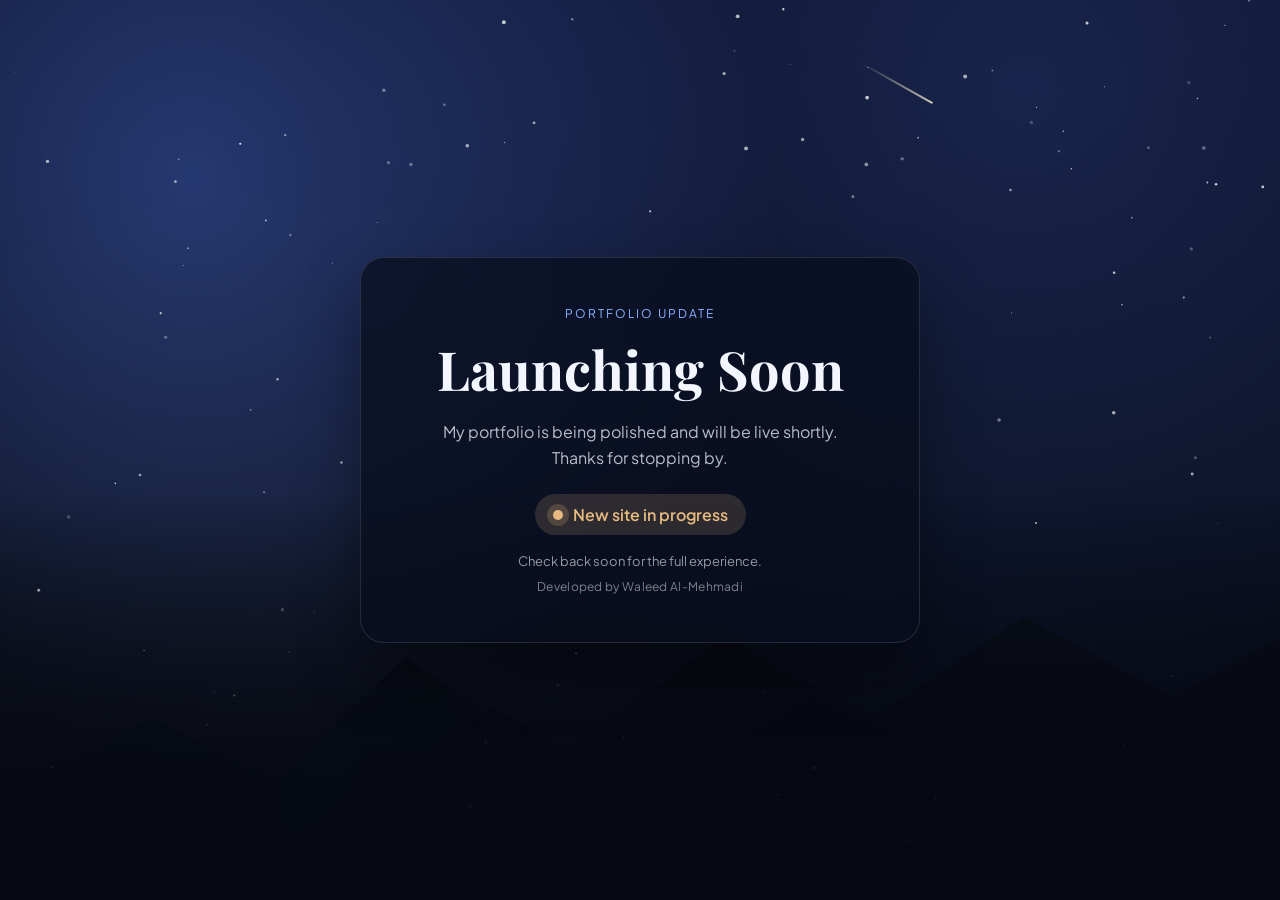
==== commit c1c97a2e: "Update portfolio page" ====
--- a/indextest.html
+++ b/indextest.html
@@ -3,196 +3,312 @@
 <head>
   <meta charset="UTF-8" />
   <meta name="viewport" content="width=device-width, initial-scale=1" />
-  <title>Waleed Almehmadi | CV</title>
+  <title>Launching Soon!</title>
   <link rel="preconnect" href="https://fonts.googleapis.com" />
   <link rel="preconnect" href="https://fonts.gstatic.com" crossorigin />
-  <link href="https://fonts.googleapis.com/css2?family=Cormorant+Garamond:wght@500;600;700&family=Space+Grotesk:wght@300;400;500;600;700&display=swap" rel="stylesheet" />
-  <link rel="stylesheet" href="style.css" />
+  <link href="https://fonts.googleapis.com/css2?family=Playfair+Display:wght@600;700&family=Plus+Jakarta+Sans:wght@300;400;600&display=swap" rel="stylesheet" />
+  <style>
+    :root {
+      --ink: #f4f6ff;
+      --paper: #0a0f1f;
+      --accent: #e6b980;
+      --accent-2: #8bb2ff;
+    }
+
+    * {
+      box-sizing: border-box;
+      margin: 0;
+      padding: 0;
+    }
+
+    body {
+      min-height: 100vh;
+      font-family: "Plus Jakarta Sans", sans-serif;
+      color: var(--ink);
+      background: var(--paper);
+      overflow: hidden;
+      display: grid;
+      place-items: center;
+    }
+
+    .sky {
+      position: fixed;
+      inset: 0;
+      background:
+        radial-gradient(circle at 15% 20%, rgba(86, 132, 255, 0.35), transparent 45%),
+        radial-gradient(circle at 80% 10%, rgba(40, 60, 120, 0.45), transparent 55%),
+        radial-gradient(circle at 60% 80%, rgba(10, 15, 31, 0.95), transparent 60%),
+        linear-gradient(180deg, #0b1128 0%, #0a0f1f 55%, #070a12 100%);
+      animation: drift 24s ease-in-out infinite;
+      z-index: -3;
+    }
+
+    @keyframes drift {
+      0% {
+        transform: translate3d(0, 0, 0) scale(1);
+      }
+      50% {
+        transform: translate3d(-2%, -1%, 0) scale(1.03);
+      }
+      100% {
+        transform: translate3d(0, 0, 0) scale(1);
+      }
+    }
+
+    canvas#stars {
+      position: fixed;
+      inset: 0;
+      z-index: -2;
+    }
+
+    .mountains {
+      position: fixed;
+      inset: auto 0 0 0;
+      height: 45vh;
+      background:
+        linear-gradient(180deg, rgba(7, 10, 18, 0) 0%, rgba(7, 10, 18, 0.95) 70%),
+        url("data:image/svg+xml;utf8,<svg xmlns='http://www.w3.org/2000/svg' viewBox='0 0 1200 400' preserveAspectRatio='none'><path d='M0,300 L140,220 L260,280 L380,160 L520,260 L680,140 L820,220 L960,120 L1100,200 L1200,140 L1200,400 L0,400 Z' fill='%23080c16'/><path d='M0,330 L180,260 L320,320 L460,210 L620,300 L760,200 L920,280 L1080,190 L1200,250 L1200,400 L0,400 Z' fill='%23060a12'/></svg>");
+      background-size: cover;
+      background-position: center bottom;
+      opacity: 0.95;
+      z-index: -1;
+    }
+
+    .mist {
+      position: fixed;
+      inset: 0;
+      background: radial-gradient(circle at 20% 80%, rgba(255, 255, 255, 0.06), transparent 45%);
+      opacity: 0.6;
+      animation: mist 20s ease-in-out infinite;
+      z-index: -1;
+      pointer-events: none;
+    }
+
+    @keyframes mist {
+      0% {
+        transform: translate3d(0, 0, 0);
+      }
+      50% {
+        transform: translate3d(2%, -1%, 0);
+      }
+      100% {
+        transform: translate3d(0, 0, 0);
+      }
+    }
+
+    .card {
+      background: rgba(9, 14, 30, 0.75);
+      border: 1px solid rgba(255, 255, 255, 0.12);
+      border-radius: 24px;
+      padding: 48px 56px;
+      text-align: center;
+      backdrop-filter: blur(14px);
+      box-shadow: 0 30px 60px rgba(0, 0, 0, 0.35);
+      max-width: 560px;
+      width: min(90%, 560px);
+    }
+
+    .eyebrow {
+      text-transform: uppercase;
+      letter-spacing: 2px;
+      font-size: 12px;
+      color: var(--accent-2);
+      margin-bottom: 12px;
+    }
+
+    h1 {
+      font-family: "Playfair Display", serif;
+      font-size: clamp(36px, 6vw, 54px);
+      margin-bottom: 14px;
+    }
+
+    p {
+      font-size: 16px;
+      color: rgba(244, 246, 255, 0.75);
+      margin-bottom: 24px;
+      line-height: 1.6;
+    }
+
+    .status {
+      display: inline-flex;
+      align-items: center;
+      gap: 10px;
+      padding: 10px 18px;
+      border-radius: 999px;
+      background: rgba(230, 185, 128, 0.16);
+      color: var(--accent);
+      font-weight: 600;
+    }
+
+    .dot {
+      width: 10px;
+      height: 10px;
+      border-radius: 50%;
+      background: var(--accent);
+      box-shadow: 0 0 0 6px rgba(230, 185, 128, 0.2);
+      animation: pulse 2s ease-in-out infinite;
+    }
+
+    @keyframes pulse {
+      0% {
+        transform: scale(0.9);
+        opacity: 0.7;
+      }
+      50% {
+        transform: scale(1);
+        opacity: 1;
+      }
+      100% {
+        transform: scale(0.9);
+        opacity: 0.7;
+      }
+    }
+
+    .note {
+      margin-top: 18px;
+      font-size: 13px;
+      color: rgba(244, 246, 255, 0.6);
+    }
+
+    .credit {
+      margin-top: 10px;
+      font-size: 12px;
+      color: rgba(244, 246, 255, 0.5);
+      letter-spacing: 0.3px;
+    }
+  </style>
 </head>
 <body>
-  <div class="bg-orb orb-a"></div>
-  <div class="bg-orb orb-b"></div>
-
-  <header class="site-header" id="top">
-    <div class="container nav-wrap">
-      <a class="logo" href="#top">Waleed A.</a>
-      <nav class="nav" id="nav">
-        <a href="#objective">Objective</a>
-        <a href="#skills">Skills</a>
-        <a href="#experience">Experience</a>
-        <a href="#projects">Projects</a>
-        <a href="#education">Education</a>
-        <a href="#contact">Contact</a>
-      </nav>
-      <button class="nav-toggle" id="navToggle" aria-label="Toggle navigation">
-        <span></span>
-        <span></span>
-        <span></span>
-      </button>
+  <div class="sky" aria-hidden="true"></div>
+  <canvas id="stars" aria-hidden="true"></canvas>
+  <div class="mist" aria-hidden="true"></div>
+  <div class="mountains" aria-hidden="true"></div>
+
+  <main class="card">
+    <div class="eyebrow">Portfolio Update</div>
+    <h1>Launching Soon</h1>
+    <p>
+      My portfolio is being polished and will be live shortly. Thanks for stopping by.
+    </p>
+    <div class="status">
+      <span class="dot"></span>
+      New site in progress
     </div>
-  </header>
-
-  <main>
-    <section class="hero">
-      <div class="container hero-grid">
-        <div class="hero-text">
-          <p class="eyebrow">Software Engineering</p>
-          <h1>Waleed Al-Mehmadi</h1>
-          <p class="lead">
-            Junior Software Engineering student at King Fahd University of Petroleum and
-            Minerals, seeking a summer training opportunity in software development.
-          </p>
-          <div class="cta-row">
-            <a class="btn primary" href="#projects">View Projects</a>
-            <a class="btn ghost" href="#contact">Contact</a>
-          </div>
-          <div class="meta">
-            <span>Location: Al-Khobar</span>
-            <span>Email: waleedalmehmadi1@gmail.com</span>
-            <span>Phone: 966538353292</span>
-          </div>
-        </div>
-        <div class="hero-card">
-          <div class="card">
-            <h3>Profile Snapshot</h3>
-            <ul>
-              <li>B.Sc. Software Engineering Student</li>
-              <li>University: KFUPM</li>
-              <li>Expected Graduation: June 2027</li>
-              <li>Languages: Arabic, English</li>
-            </ul>
-          </div>
-          <div class="card accent">
-            <h3>Career Goal</h3>
-            <p>Apply Java, HTML, OOP, and Agile skills in real projects.</p>
-          </div>
-        </div>
-      </div>
-    </section>
-
-    <section class="section" id="objective">
-      <div class="container split">
-        <div>
-          <h2>Objective</h2>
-          <p>
-            Junior Software Engineering student at King Fahd University of Petroleum and
-            Minerals seeking a summer training opportunity to gain hands-on experience in
-            software development.
-          </p>
-          <p>
-            Aiming to apply Java, HTML, object-oriented programming, and Agile practices
-            while learning from real-world projects and contributing to a collaborative team.
-          </p>
-        </div>
-        <div class="card">
-          <h3>Certificates</h3>
-          <ul>
-            <li>Agile Methodology Certification - Edraak</li>
-          </ul>
-        </div>
-      </div>
-    </section>
-
-    <section class="section" id="skills">
-      <div class="container">
-        <h2>Skills</h2>
-        <div class="chip-grid">
-          <span class="chip">Java</span>
-          <span class="chip">Python</span>
-          <span class="chip">JavaScript</span>
-          <span class="chip">HTML</span>
-          <span class="chip">CSS</span>
-          <span class="chip">Git</span>
-          <span class="chip">Agile Methodology</span>
-          <span class="chip">Figma</span>
-          <span class="chip">Problem Solving</span>
-          <span class="chip">Teamwork</span>
-        </div>
-      </div>
-    </section>
-
-    <section class="section" id="experience">
-      <div class="container">
-        <h2>Experience</h2>
-        <div class="timeline">
-          <div class="timeline-item">
-            <div class="time">2024</div>
-            <div class="content">
-              <h3>Academic Project - University Event Booking System</h3>
-              <p><em>King Fahd University of Petroleum and Minerals</em></p>
-              <p>Developed a Java-based application to manage university event reservations.</p>
-              <p>Implemented event creation, booking, and seat management using OOP principles.</p>
-            </div>
-          </div>
-        </div>
-      </div>
-    </section>
-
-    <section class="section" id="projects">
-      <div class="container">
-        <h2>Projects</h2>
-        <div class="project-grid">
-          <article class="card project">
-            <h3>University Event Booking System (Java)</h3>
-            <p>Designed and implemented a Java application for managing university event reservations.</p>
-            <div class="tags">
-              <span>Java</span>
-              <span>OOP</span>
-            </div>
-          </article>
-          <article class="card project">
-            <h3>Figma Project - Restaurant Ordering Application</h3>
-            <p>Designed a restaurant ordering prototype and interactive user flows in Figma.</p>
-            <div class="tags">
-              <span>Figma</span>
-              <span>UI/UX</span>
-            </div>
-          </article>
-        </div>
-      </div>
-    </section>
-
-    <section class="section" id="education">
-      <div class="container">
-        <h2>Education</h2>
-        <div class="card">
-          <h3>Bachelor of Science in Software Engineering</h3>
-          <p><em>King Fahd University of Petroleum and Minerals</em></p>
-          <p>08/2022 - 06/2027</p>
-          <p>Dhahran, Eastern Province</p>
-        </div>
-      </div>
-    </section>
-
-    <section class="section" id="contact">
-      <div class="container">
-        <h2>Contact</h2>
-        <div class="contact-grid">
-          <div>
-            <p>Reach out for internships, collaboration, or opportunities:</p>
-            <ul class="contact-list">
-              <li>Email: waleedalmehmadi1@gmail.com</li>
-              <li>Phone: 966538353292</li>
-              <li>Location: Al-Khobar</li>
-              <li>LinkedIn: Waleed Al-Mehmadi</li>
-            </ul>
-          </div>
-          <div class="card">
-            <h3>Languages</h3>
-            <p>Arabic - Native</p>
-            <p>English - Proficient</p>
-          </div>
-        </div>
-      </div>
-    </section>
+    <div class="note">Check back soon for the full experience.</div>
+    <div class="credit">Developed by Waleed Al-Mehmadi</div>
   </main>
 
-  <footer class="footer">
-    <div class="container">
-      <span>&copy; 2026 Waleed Al-Mehmadi. All rights reserved.</span>
-    </div>
-  </footer>
-
-  <script src="script.js"></script>
+  <script>
+    const canvas = document.getElementById("stars");
+    const ctx = canvas.getContext("2d");
+    const stars = [];
+    const shootingStars = [];
+    const starCount = 140;
+    const minSpawnDelay = 900;
+    const maxSpawnDelay = 2600;
+    let nextSpawnAt = 0;
+
+    const resize = () => {
+      canvas.width = window.innerWidth;
+      canvas.height = window.innerHeight;
+    };
+
+    const initStars = () => {
+      stars.length = 0;
+      for (let i = 0; i < starCount; i += 1) {
+        stars.push({
+          x: Math.random() * canvas.width,
+          y: Math.random() * canvas.height,
+          size: Math.random() * 1.6 + 0.4,
+          alpha: Math.random() * 0.7 + 0.2,
+          drift: Math.random() * 0.3 + 0.05
+        });
+      }
+    };
+
+    const createShootingStar = () => {
+      const startX = Math.random() * canvas.width * 0.65 + canvas.width * 0.2;
+      const startY = Math.random() * canvas.height * 0.45;
+      const speed = Math.random() * 7 + 8;
+      const angle = (Math.PI / 180) * (Math.random() * 12 + 20);
+      shootingStars.push({
+        x: startX,
+        y: startY,
+        vx: Math.cos(angle) * speed,
+        vy: Math.sin(angle) * speed,
+        life: 0,
+        maxLife: Math.random() * 18 + 42,
+        length: Math.random() * 70 + 90
+      });
+    };
+
+    const drawShootingStars = () => {
+      const now = performance.now();
+      if (now >= nextSpawnAt) {
+        createShootingStar();
+        nextSpawnAt = now + Math.random() * (maxSpawnDelay - minSpawnDelay) + minSpawnDelay;
+      }
+
+      for (let i = shootingStars.length - 1; i >= 0; i -= 1) {
+        const meteor = shootingStars[i];
+        meteor.x += meteor.vx;
+        meteor.y += meteor.vy;
+        meteor.life += 1;
+
+        const progress = meteor.life / meteor.maxLife;
+        const alpha = Math.max(0, 1 - progress);
+        const tailX = meteor.x - meteor.vx * (meteor.length / 25);
+        const tailY = meteor.y - meteor.vy * (meteor.length / 25);
+        const gradient = ctx.createLinearGradient(meteor.x, meteor.y, tailX, tailY);
+        gradient.addColorStop(0, `rgba(255, 245, 210, ${alpha})`);
+        gradient.addColorStop(1, "rgba(255, 245, 210, 0)");
+
+        ctx.globalAlpha = 1;
+        ctx.strokeStyle = gradient;
+        ctx.lineWidth = 2;
+        ctx.beginPath();
+        ctx.moveTo(meteor.x, meteor.y);
+        ctx.lineTo(tailX, tailY);
+        ctx.stroke();
+
+        if (
+          meteor.life >= meteor.maxLife ||
+          meteor.x > canvas.width + 120 ||
+          meteor.y > canvas.height + 120
+        ) {
+          shootingStars.splice(i, 1);
+        }
+      }
+    };
+
+    const draw = () => {
+      ctx.clearRect(0, 0, canvas.width, canvas.height);
+      ctx.fillStyle = "#ffffff";
+      stars.forEach((star) => {
+        ctx.globalAlpha = star.alpha;
+        ctx.beginPath();
+        ctx.arc(star.x, star.y, star.size, 0, Math.PI * 2);
+        ctx.fill();
+        star.x += star.drift * 0.3;
+        star.y += star.drift * 0.1;
+        if (star.x > canvas.width + 10) star.x = -10;
+        if (star.y > canvas.height + 10) star.y = -10;
+      });
+      drawShootingStars();
+      ctx.globalAlpha = 1;
+      requestAnimationFrame(draw);
+    };
+
+    window.addEventListener("resize", () => {
+      resize();
+      initStars();
+      shootingStars.length = 0;
+    });
+
+    resize();
+    initStars();
+    nextSpawnAt = performance.now() + 600;
+    draw();
+  </script>
 </body>
 </html>
